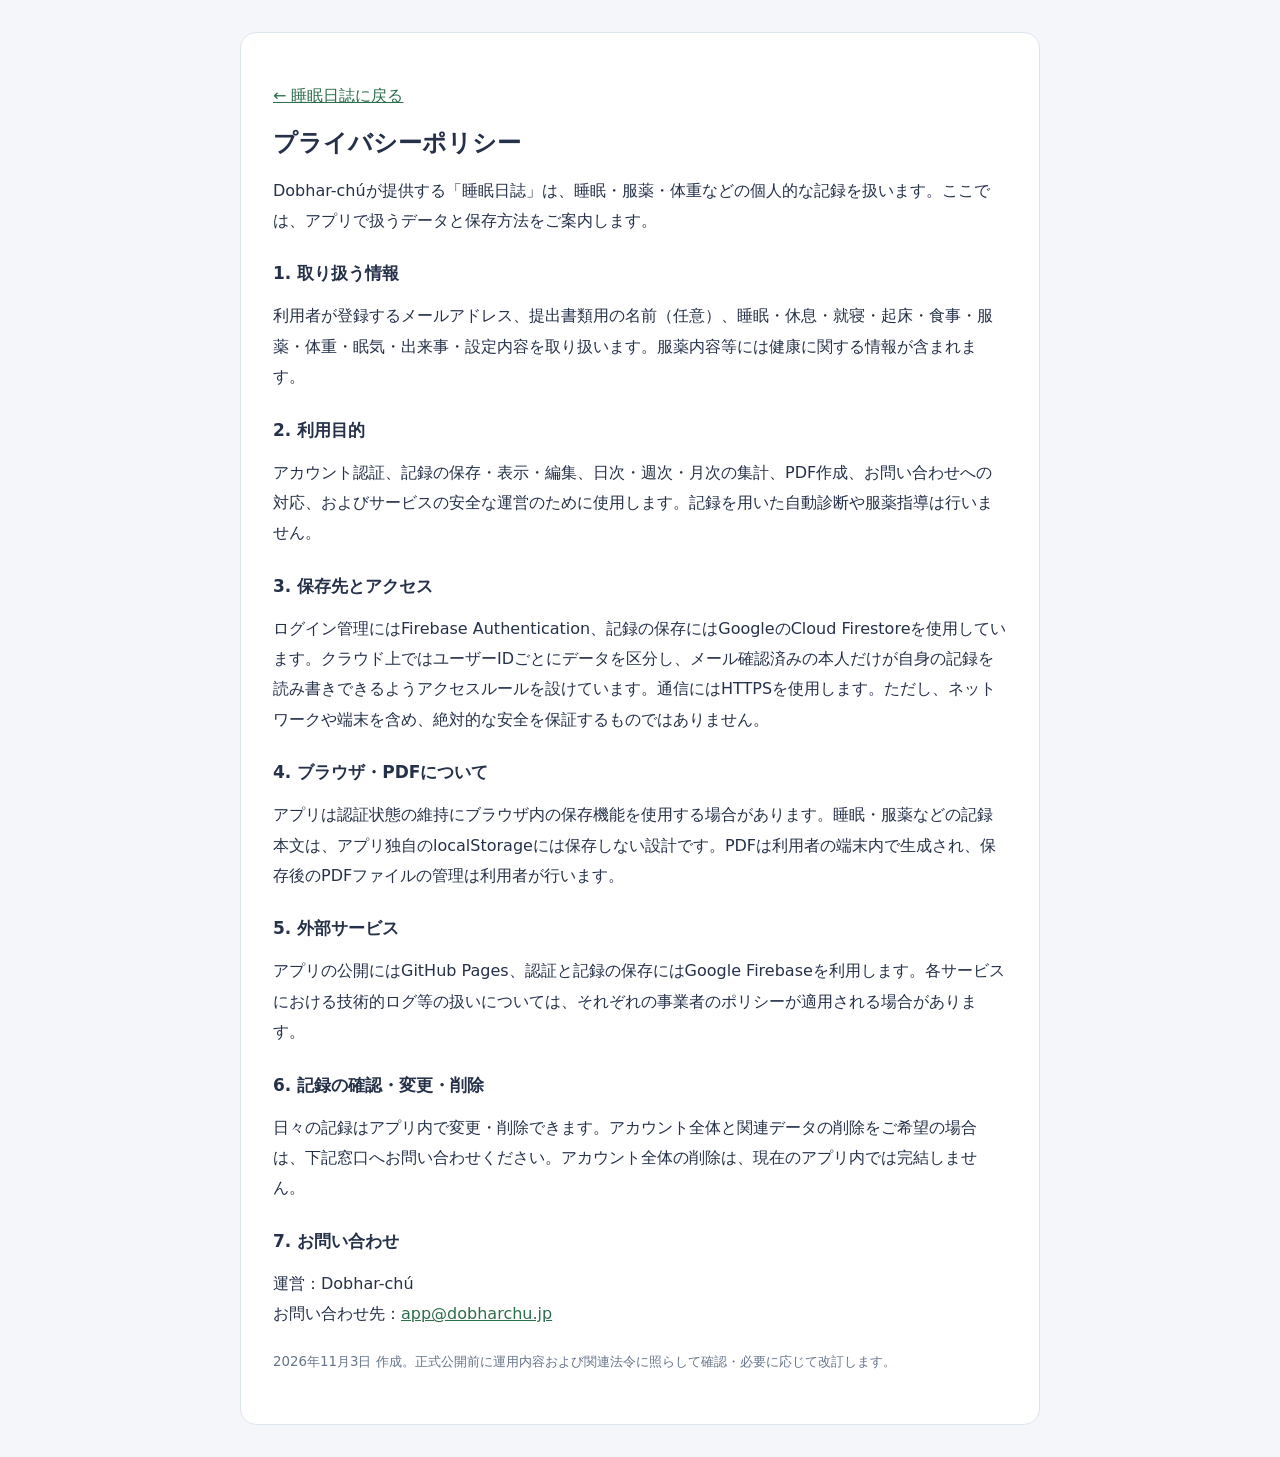
==== privacy.html @ d6abea35 "Add files via upload" ====
<!DOCTYPE html>
<html lang="ja"><head><meta charset="utf-8"><meta name="viewport" content="width=device-width, initial-scale=1"><meta name="robots" content="noindex,follow"><title>プライバシーポリシー｜睡眠日誌</title><style>
:root{font-family:system-ui,-apple-system,'Noto Sans JP',sans-serif;color:#253149;background:#f4f6fa}*{box-sizing:border-box}body{margin:0}main{max-width:800px;margin:32px auto;padding:32px;background:white;border:1px solid #dce4ee;border-radius:16px}h1{font-size:24px}h2{font-size:17px;margin-top:26px}p,li{line-height:1.9}a{color:#2c6d4c}small{color:#65758a}@media(max-width:700px){main{margin:12px;padding:20px;border-radius:10px}}
</style></head><body><main>
<p><a href="./">← 睡眠日誌に戻る</a></p><h1>プライバシーポリシー</h1><p>Dobhar-chúが提供する「睡眠日誌」は、睡眠・服薬・体重などの個人的な記録を扱います。ここでは、アプリで扱うデータと保存方法をご案内します。</p>
<h2>1. 取り扱う情報</h2><p>利用者が登録するメールアドレス、提出書類用の名前（任意）、睡眠・休息・就寝・起床・食事・服薬・体重・眠気・出来事・設定内容を取り扱います。服薬内容等には健康に関する情報が含まれます。</p>
<h2>2. 利用目的</h2><p>アカウント認証、記録の保存・表示・編集、日次・週次・月次の集計、PDF作成、お問い合わせへの対応、およびサービスの安全な運営のために使用します。記録を用いた自動診断や服薬指導は行いません。</p>
<h2>3. 保存先とアクセス</h2><p>ログイン管理にはFirebase Authentication、記録の保存にはGoogleのCloud Firestoreを使用しています。クラウド上ではユーザーIDごとにデータを区分し、メール確認済みの本人だけが自身の記録を読み書きできるようアクセスルールを設けています。通信にはHTTPSを使用します。ただし、ネットワークや端末を含め、絶対的な安全を保証するものではありません。</p>
<h2>4. ブラウザ・PDFについて</h2><p>アプリは認証状態の維持にブラウザ内の保存機能を使用する場合があります。睡眠・服薬などの記録本文は、アプリ独自のlocalStorageには保存しない設計です。PDFは利用者の端末内で生成され、保存後のPDFファイルの管理は利用者が行います。</p>
<h2>5. 外部サービス</h2><p>アプリの公開にはGitHub Pages、認証と記録の保存にはGoogle Firebaseを利用します。各サービスにおける技術的ログ等の扱いについては、それぞれの事業者のポリシーが適用される場合があります。</p>
<h2>6. 記録の確認・変更・削除</h2><p>日々の記録はアプリ内で変更・削除できます。アカウント全体と関連データの削除をご希望の場合は、下記窓口へお問い合わせください。アカウント全体の削除は、現在のアプリ内では完結しません。</p>
<h2>7. お問い合わせ</h2><p>運営：Dobhar-chú<br>お問い合わせ先：<a href="mailto:app@dobharchu.jp">app@dobharchu.jp</a></p>
<p><small>2026年11月3日 作成。正式公開前に運用内容および関連法令に照らして確認・必要に応じて改訂します。</small></p>
</main></body></html>
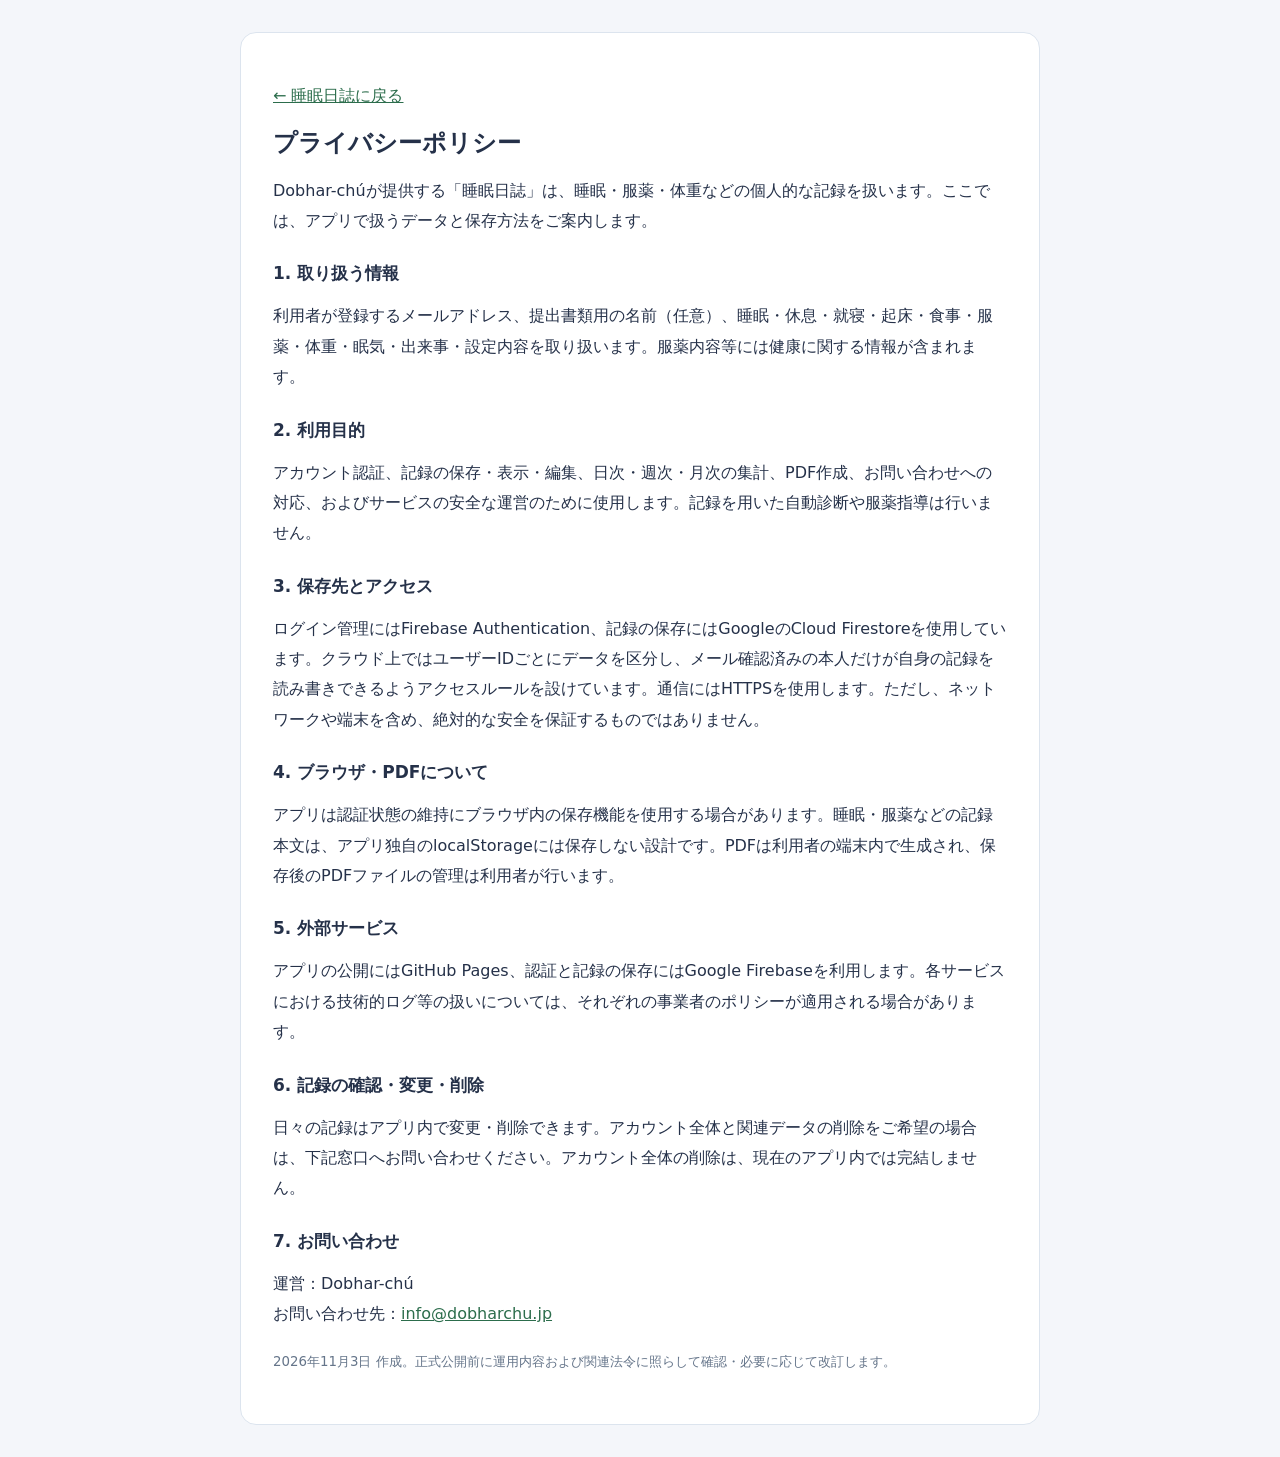
==== commit 59929370: "Update privacy.html" ====
--- a/privacy.html
+++ b/privacy.html
@@ -9,6 +9,6 @@
 <h2>4. ブラウザ・PDFについて</h2><p>アプリは認証状態の維持にブラウザ内の保存機能を使用する場合があります。睡眠・服薬などの記録本文は、アプリ独自のlocalStorageには保存しない設計です。PDFは利用者の端末内で生成され、保存後のPDFファイルの管理は利用者が行います。</p>
 <h2>5. 外部サービス</h2><p>アプリの公開にはGitHub Pages、認証と記録の保存にはGoogle Firebaseを利用します。各サービスにおける技術的ログ等の扱いについては、それぞれの事業者のポリシーが適用される場合があります。</p>
 <h2>6. 記録の確認・変更・削除</h2><p>日々の記録はアプリ内で変更・削除できます。アカウント全体と関連データの削除をご希望の場合は、下記窓口へお問い合わせください。アカウント全体の削除は、現在のアプリ内では完結しません。</p>
-<h2>7. お問い合わせ</h2><p>運営：Dobhar-chú<br>お問い合わせ先：<a href="mailto:app@dobharchu.jp">app@dobharchu.jp</a></p>
+<h2>7. お問い合わせ</h2><p>運営：Dobhar-chú<br>お問い合わせ先：<a href="mailto:info@dobharchu.jp">info@dobharchu.jp</a></p>
 <p><small>2026年11月3日 作成。正式公開前に運用内容および関連法令に照らして確認・必要に応じて改訂します。</small></p>
 </main></body></html>
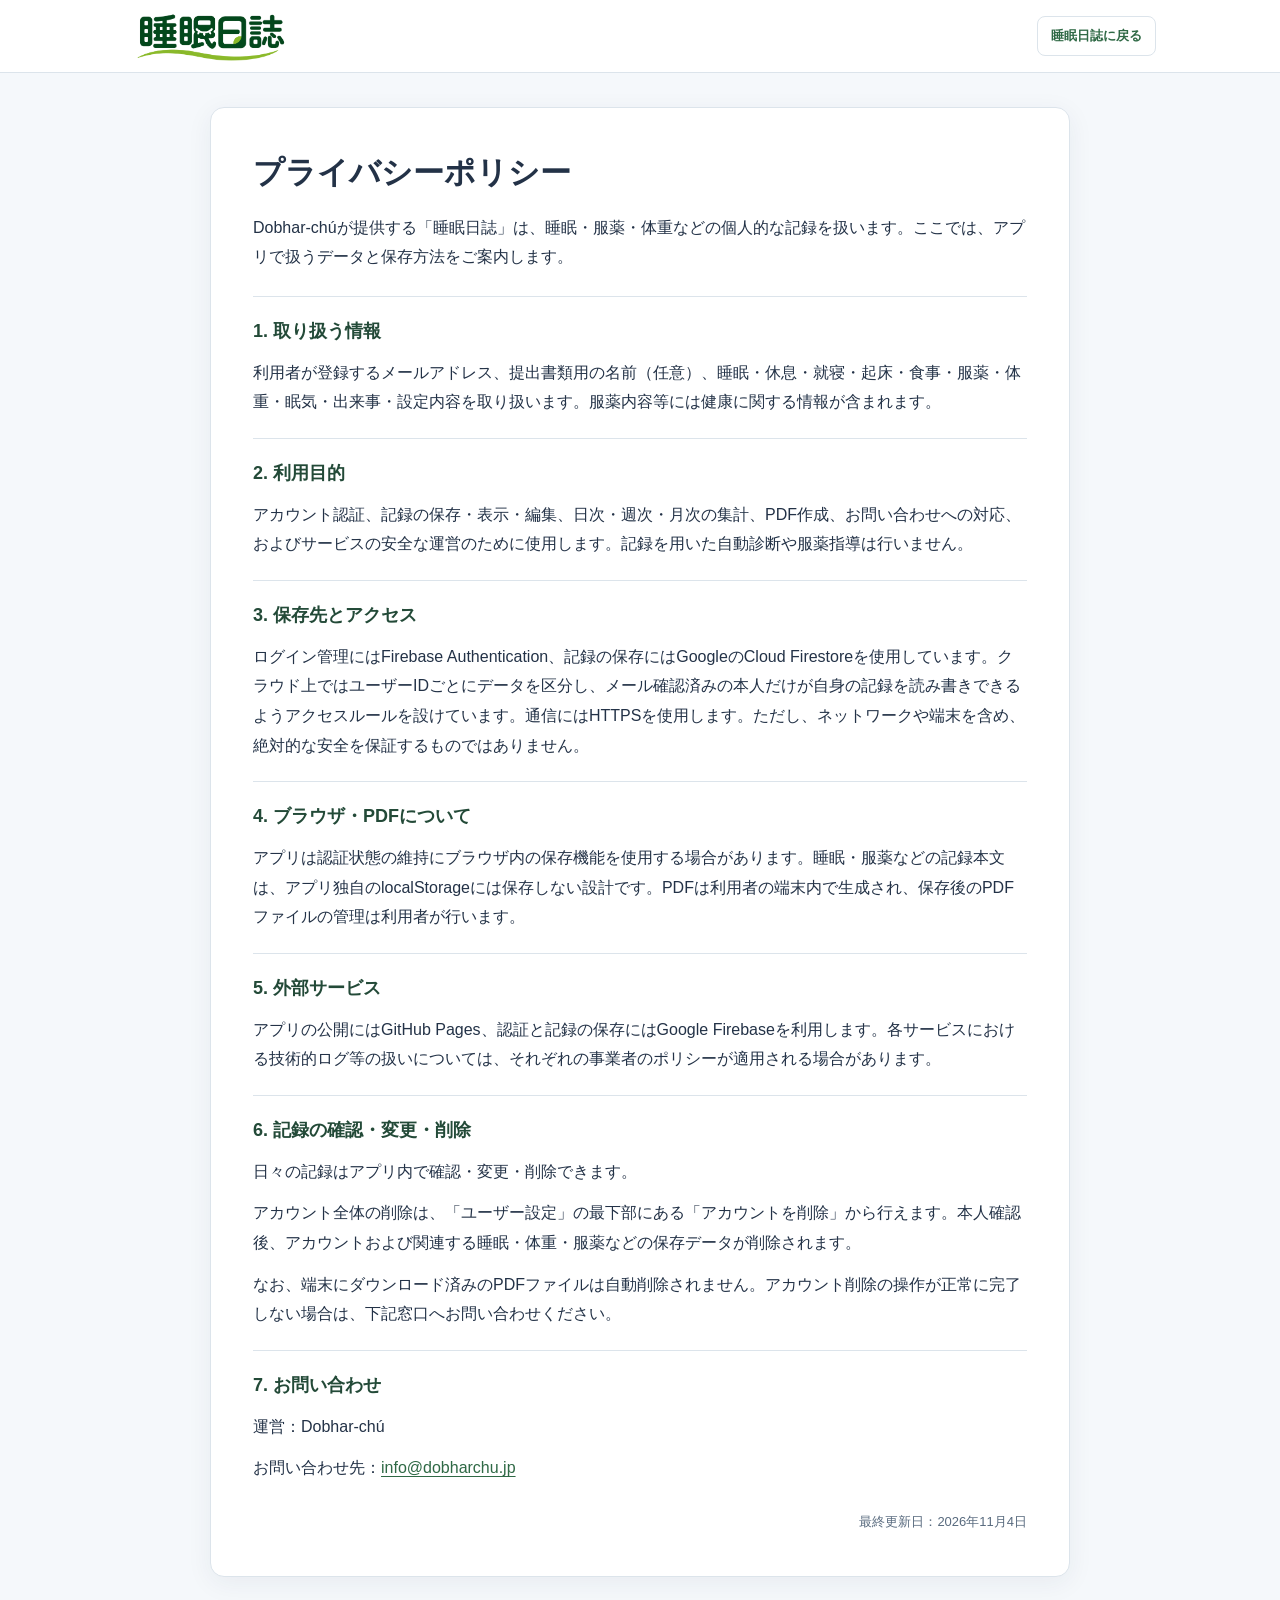
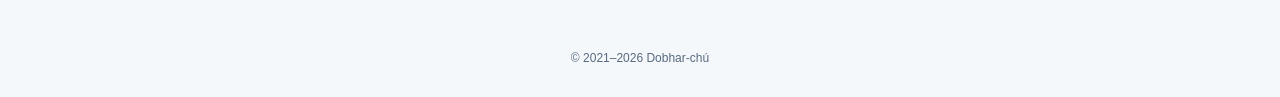
==== commit 1fa11ff0: "Add files via upload" ====
--- a/privacy.html
+++ b/privacy.html
@@ -1,14 +1,85 @@
-<!DOCTYPE html>
-<html lang="ja"><head><meta charset="utf-8"><meta name="viewport" content="width=device-width, initial-scale=1"><meta name="robots" content="noindex,follow"><title>プライバシーポリシー｜睡眠日誌</title><style>
-:root{font-family:system-ui,-apple-system,'Noto Sans JP',sans-serif;color:#253149;background:#f4f6fa}*{box-sizing:border-box}body{margin:0}main{max-width:800px;margin:32px auto;padding:32px;background:white;border:1px solid #dce4ee;border-radius:16px}h1{font-size:24px}h2{font-size:17px;margin-top:26px}p,li{line-height:1.9}a{color:#2c6d4c}small{color:#65758a}@media(max-width:700px){main{margin:12px;padding:20px;border-radius:10px}}
-</style></head><body><main>
-<p><a href="./">← 睡眠日誌に戻る</a></p><h1>プライバシーポリシー</h1><p>Dobhar-chúが提供する「睡眠日誌」は、睡眠・服薬・体重などの個人的な記録を扱います。ここでは、アプリで扱うデータと保存方法をご案内します。</p>
-<h2>1. 取り扱う情報</h2><p>利用者が登録するメールアドレス、提出書類用の名前（任意）、睡眠・休息・就寝・起床・食事・服薬・体重・眠気・出来事・設定内容を取り扱います。服薬内容等には健康に関する情報が含まれます。</p>
-<h2>2. 利用目的</h2><p>アカウント認証、記録の保存・表示・編集、日次・週次・月次の集計、PDF作成、お問い合わせへの対応、およびサービスの安全な運営のために使用します。記録を用いた自動診断や服薬指導は行いません。</p>
-<h2>3. 保存先とアクセス</h2><p>ログイン管理にはFirebase Authentication、記録の保存にはGoogleのCloud Firestoreを使用しています。クラウド上ではユーザーIDごとにデータを区分し、メール確認済みの本人だけが自身の記録を読み書きできるようアクセスルールを設けています。通信にはHTTPSを使用します。ただし、ネットワークや端末を含め、絶対的な安全を保証するものではありません。</p>
-<h2>4. ブラウザ・PDFについて</h2><p>アプリは認証状態の維持にブラウザ内の保存機能を使用する場合があります。睡眠・服薬などの記録本文は、アプリ独自のlocalStorageには保存しない設計です。PDFは利用者の端末内で生成され、保存後のPDFファイルの管理は利用者が行います。</p>
-<h2>5. 外部サービス</h2><p>アプリの公開にはGitHub Pages、認証と記録の保存にはGoogle Firebaseを利用します。各サービスにおける技術的ログ等の扱いについては、それぞれの事業者のポリシーが適用される場合があります。</p>
-<h2>6. 記録の確認・変更・削除</h2><p>日々の記録はアプリ内で変更・削除できます。アカウント全体と関連データの削除をご希望の場合は、下記窓口へお問い合わせください。アカウント全体の削除は、現在のアプリ内では完結しません。</p>
-<h2>7. お問い合わせ</h2><p>運営：Dobhar-chú<br>お問い合わせ先：<a href="mailto:info@dobharchu.jp">info@dobharchu.jp</a></p>
-<p><small>2026年11月3日 作成。正式公開前に運用内容および関連法令に照らして確認・必要に応じて改訂します。</small></p>
-</main></body></html>
+<!doctype html>
+<html lang="ja">
+<head>
+<meta charset="utf-8">
+<meta name="viewport" content="width=device-width, initial-scale=1, viewport-fit=cover">
+<meta name="color-scheme" content="light">
+<title>プライバシーポリシー｜睡眠日誌 | Dobhar-chú</title>
+<meta name="description" content="無料Webアプリ「睡眠日誌」で取り扱う睡眠・服薬・体重などの記録、保存先、利用目的、アカウント削除とお問い合わせについてのご案内です。">
+<link rel="canonical" href="https://sbcmt.github.io/sleep-diary/privacy.html">
+<link rel="icon" type="image/x-icon" href="assets/favicon.ico?v=1.0.7">
+<link rel="apple-touch-icon" sizes="180x180" href="assets/apple-touch-icon.png?v=1.0.7">
+<meta name="theme-color" content="#2f6945">
+<style>
+:root{--ink:#233247;--muted:#586a7e;--border:#dce4eb;--surface:#ffffff;--body:#f5f8fb;--accent:#2f6945}
+*{box-sizing:border-box}
+html{-webkit-text-size-adjust:100%}
+body{margin:0;background:var(--body);color:var(--ink);font-family:-apple-system,BlinkMacSystemFont,"Hiragino Kaku Gothic ProN","Hiragino Sans","Yu Gothic",Meiryo,sans-serif;line-height:1.85}
+a{color:var(--accent);text-underline-offset:3px;overflow-wrap:anywhere}
+a:focus-visible{outline:3px solid #64a883;outline-offset:4px}
+.topbar{background:#fff;border-bottom:1px solid var(--border)}
+.topinner{max-width:1080px;margin:auto;padding:8px 24px;min-height:70px;display:flex;align-items:center;justify-content:space-between;gap:12px}
+.brand-logo{display:block;width:168px;max-width:43vw;height:auto}
+.back{font-size:13px;font-weight:700;text-decoration:none;border:1px solid var(--border);background:#fff;padding:7px 13px;border-radius:8px;white-space:nowrap}
+.container{width:min(100% - 32px,860px);margin:34px auto 60px}
+.document{background:var(--surface);border:1px solid var(--border);border-radius:14px;padding:clamp(20px,5vw,42px);box-shadow:0 6px 26px #192c4810}
+h1{font-size:clamp(24px,4vw,31px);margin:0 0 16px;line-height:1.5}
+.intro{margin:0 0 24px}
+.policy-section{padding:21px 0;border-top:1px solid var(--border)}
+h2{font-size:18px;line-height:1.55;margin:0 0 12px;color:#234a38}
+p{margin:0 0 12px}p:last-child{margin-bottom:0}
+.contact{padding-top:21px;border-top:1px solid var(--border)}
+.updated{margin-top:27px;color:var(--muted);font-size:13px;text-align:right}
+.footer{font-size:12px;text-align:center;color:var(--muted);padding:10px 16px 28px}
+@media(max-width:520px){.topinner{padding:7px 16px;min-height:60px}.brand-logo{width:142px}.container{margin:18px auto 36px}.document{padding:21px 18px}h2{font-size:16px}.back{font-size:12px;padding:6px 9px}}
+@media print{body{background:#fff}.topbar,.footer{display:none}.container{width:100%;margin:0}.document{border:0;box-shadow:none;padding:0}.policy-section{break-inside:avoid}}
+</style>
+</head>
+<body>
+<header class="topbar">
+<div class="topinner">
+<a href="./" aria-label="睡眠日誌のトップへ"><img class="brand-logo" src="assets/sleep-diary-logo.png?v=1.0.7" alt="睡眠日誌" width="168" height="56"></a>
+<a class="back" href="./">睡眠日誌に戻る</a>
+</div>
+</header>
+<main class="container">
+<article class="document">
+<h1>プライバシーポリシー</h1>
+<p class="intro">Dobhar-chúが提供する「睡眠日誌」は、睡眠・服薬・体重などの個人的な記録を扱います。ここでは、アプリで扱うデータと保存方法をご案内します。</p>
+<section class="policy-section" aria-labelledby="heading-1">
+<h2 id="heading-1">1. 取り扱う情報</h2>
+<p>利用者が登録するメールアドレス、提出書類用の名前（任意）、睡眠・休息・就寝・起床・食事・服薬・体重・眠気・出来事・設定内容を取り扱います。服薬内容等には健康に関する情報が含まれます。</p>
+</section>
+<section class="policy-section" aria-labelledby="heading-2">
+<h2 id="heading-2">2. 利用目的</h2>
+<p>アカウント認証、記録の保存・表示・編集、日次・週次・月次の集計、PDF作成、お問い合わせへの対応、およびサービスの安全な運営のために使用します。記録を用いた自動診断や服薬指導は行いません。</p>
+</section>
+<section class="policy-section" aria-labelledby="heading-3">
+<h2 id="heading-3">3. 保存先とアクセス</h2>
+<p>ログイン管理にはFirebase Authentication、記録の保存にはGoogleのCloud Firestoreを使用しています。クラウド上ではユーザーIDごとにデータを区分し、メール確認済みの本人だけが自身の記録を読み書きできるようアクセスルールを設けています。通信にはHTTPSを使用します。ただし、ネットワークや端末を含め、絶対的な安全を保証するものではありません。</p>
+</section>
+<section class="policy-section" aria-labelledby="heading-4">
+<h2 id="heading-4">4. ブラウザ・PDFについて</h2>
+<p>アプリは認証状態の維持にブラウザ内の保存機能を使用する場合があります。睡眠・服薬などの記録本文は、アプリ独自のlocalStorageには保存しない設計です。PDFは利用者の端末内で生成され、保存後のPDFファイルの管理は利用者が行います。</p>
+</section>
+<section class="policy-section" aria-labelledby="heading-5">
+<h2 id="heading-5">5. 外部サービス</h2>
+<p>アプリの公開にはGitHub Pages、認証と記録の保存にはGoogle Firebaseを利用します。各サービスにおける技術的ログ等の扱いについては、それぞれの事業者のポリシーが適用される場合があります。</p>
+</section>
+<section class="policy-section" aria-labelledby="heading-6">
+<h2 id="heading-6">6. 記録の確認・変更・削除</h2>
+<p>日々の記録はアプリ内で確認・変更・削除できます。</p>
+<p>アカウント全体の削除は、「ユーザー設定」の最下部にある「アカウントを削除」から行えます。本人確認後、アカウントおよび関連する睡眠・体重・服薬などの保存データが削除されます。</p>
+<p>なお、端末にダウンロード済みのPDFファイルは自動削除されません。アカウント削除の操作が正常に完了しない場合は、下記窓口へお問い合わせください。</p>
+</section>
+<section class="contact" aria-labelledby="contact-heading">
+<h2 id="contact-heading">7. お問い合わせ</h2>
+<p>運営：Dobhar-chú</p>
+<p>お問い合わせ先：<a href="mailto:info@dobharchu.jp">info@dobharchu.jp</a></p>
+</section>
+<p class="updated">最終更新日：2026年11月4日</p>
+</article>
+</main>
+<footer class="footer">© 2021–2026 Dobhar-chú</footer>
+</body>
+</html>
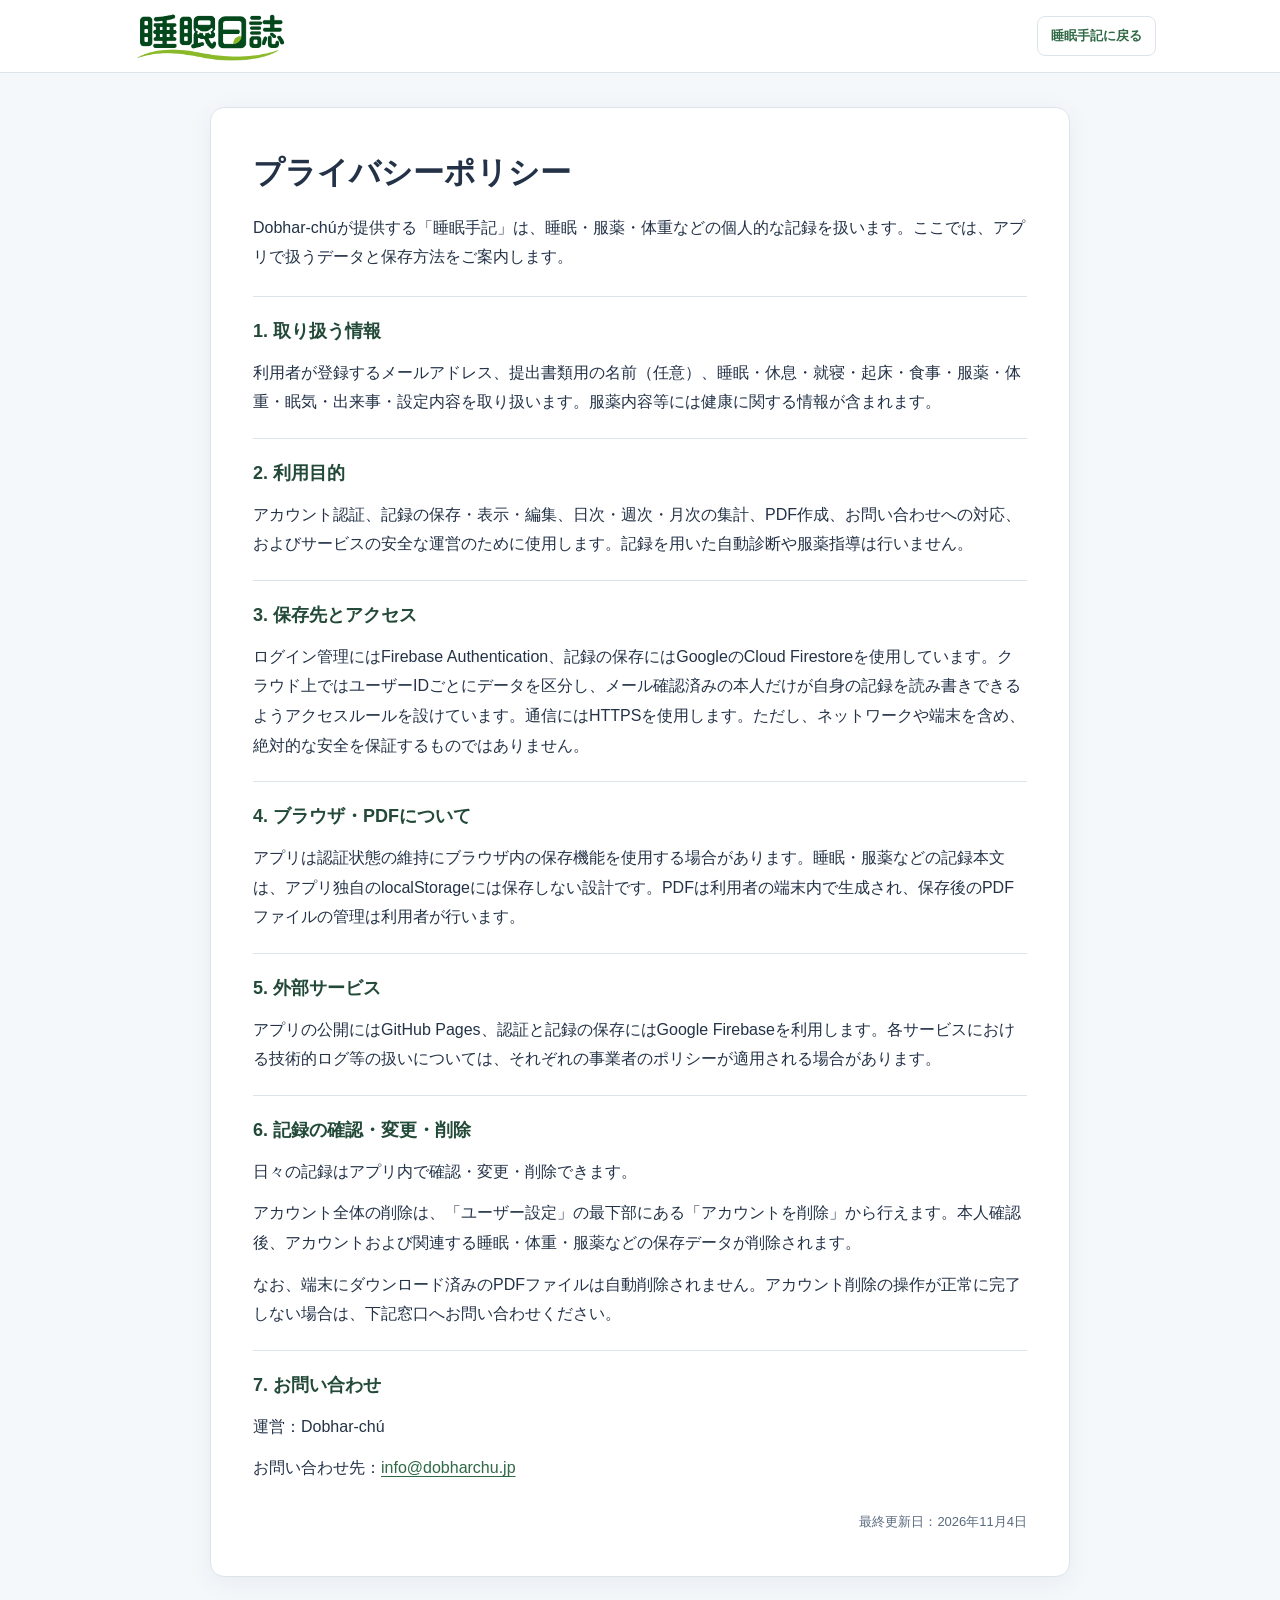
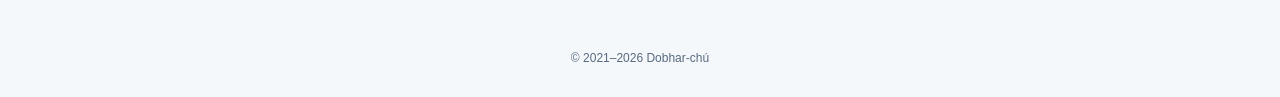
==== commit 6b299792: "Add files via upload" ====
--- a/privacy.html
+++ b/privacy.html
@@ -4,8 +4,8 @@
 <meta charset="utf-8">
 <meta name="viewport" content="width=device-width, initial-scale=1, viewport-fit=cover">
 <meta name="color-scheme" content="light">
-<title>プライバシーポリシー｜睡眠日誌 | Dobhar-chú</title>
-<meta name="description" content="無料Webアプリ「睡眠日誌」で取り扱う睡眠・服薬・体重などの記録、保存先、利用目的、アカウント削除とお問い合わせについてのご案内です。">
+<title>プライバシーポリシー｜睡眠手記 | Dobhar-chú</title>
+<meta name="description" content="無料Webアプリ「睡眠手記」で取り扱う睡眠・服薬・体重などの記録、保存先、利用目的、アカウント削除とお問い合わせについてのご案内です。">
 <link rel="canonical" href="https://sbcmt.github.io/sleep-diary/privacy.html">
 <link rel="icon" type="image/x-icon" href="assets/favicon.ico?v=1.0.7">
 <link rel="apple-touch-icon" sizes="180x180" href="assets/apple-touch-icon.png?v=1.0.7">
@@ -38,14 +38,14 @@
 <body>
 <header class="topbar">
 <div class="topinner">
-<a href="./" aria-label="睡眠日誌のトップへ"><img class="brand-logo" src="assets/sleep-diary-logo.png?v=1.0.7" alt="睡眠日誌" width="168" height="56"></a>
-<a class="back" href="./">睡眠日誌に戻る</a>
+<a href="./" aria-label="睡眠手記のトップへ"><img class="brand-logo" src="assets/sleep-diary-logo.png?v=20261106" alt="睡眠手記" width="168" height="56"></a>
+<a class="back" href="./">睡眠手記に戻る</a>
 </div>
 </header>
 <main class="container">
 <article class="document">
 <h1>プライバシーポリシー</h1>
-<p class="intro">Dobhar-chúが提供する「睡眠日誌」は、睡眠・服薬・体重などの個人的な記録を扱います。ここでは、アプリで扱うデータと保存方法をご案内します。</p>
+<p class="intro">Dobhar-chúが提供する「睡眠手記」は、睡眠・服薬・体重などの個人的な記録を扱います。ここでは、アプリで扱うデータと保存方法をご案内します。</p>
 <section class="policy-section" aria-labelledby="heading-1">
 <h2 id="heading-1">1. 取り扱う情報</h2>
 <p>利用者が登録するメールアドレス、提出書類用の名前（任意）、睡眠・休息・就寝・起床・食事・服薬・体重・眠気・出来事・設定内容を取り扱います。服薬内容等には健康に関する情報が含まれます。</p>
